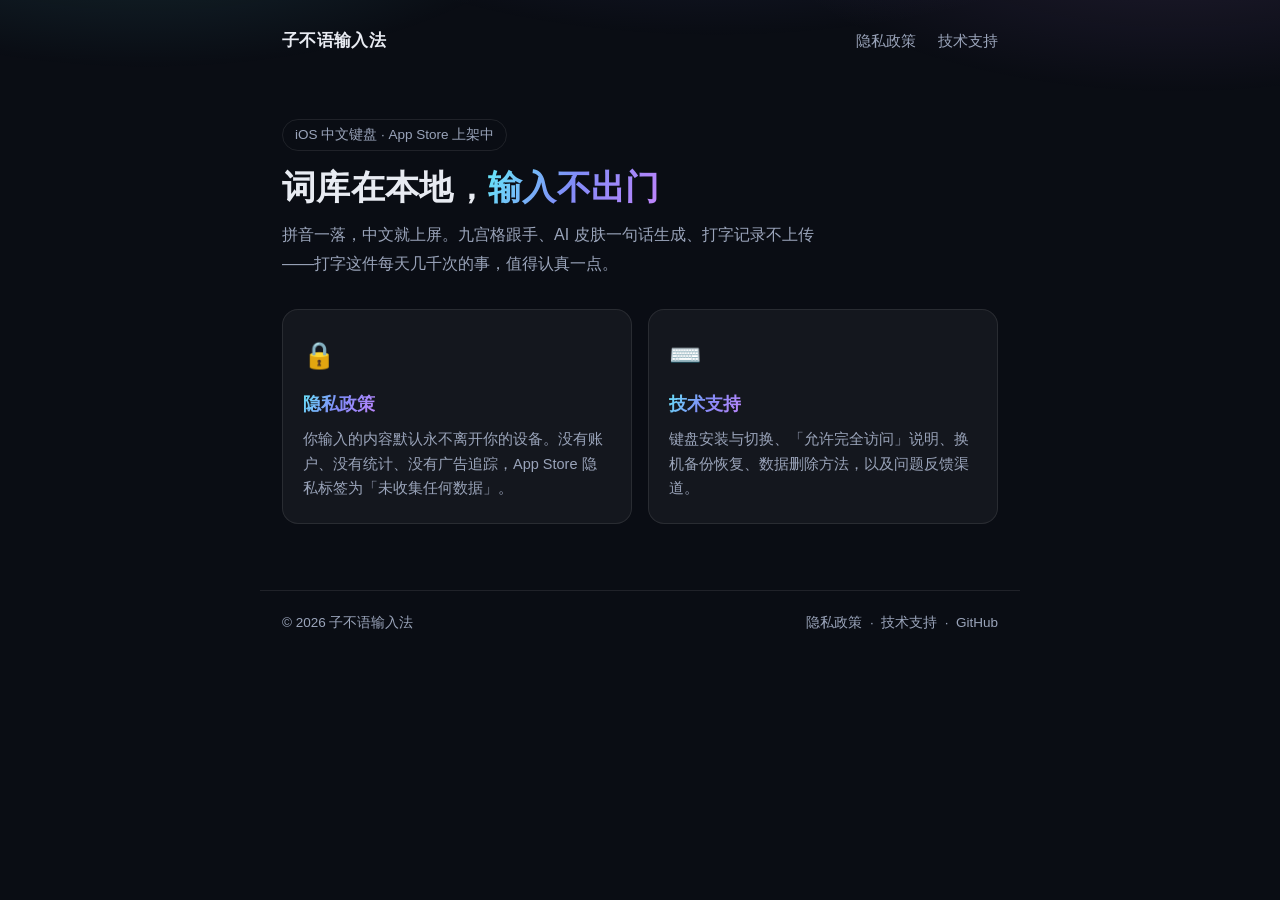
==== index.html @ 1d81f947 "feat(site): 上架配套静态页——隐私政策+技术支持（墨夜极光风格）" ====
<!DOCTYPE html>
<html lang="zh-CN">
<head>
<meta charset="utf-8">
<meta name="viewport" content="width=device-width, initial-scale=1">
<title>子不语输入法 · 官方页面</title>
<meta name="description" content="子不语输入法的隐私政策与技术支持页面。词库在本地，输入不出门。">
<link rel="stylesheet" href="assets/style.css">
</head>
<body>

<header class="site">
  <a class="brand" href="./">子不语输入法</a>
  <nav>
    <a href="privacy/">隐私政策</a>
    <a href="support/">技术支持</a>
  </nav>
</header>

<main>
  <section class="hero">
    <span class="hero-tag">iOS 中文键盘 · App Store 上架中</span>
    <h1>词库在本地，<span class="grad">输入不出门</span></h1>
    <p>拼音一落，中文就上屏。九宫格跟手、AI 皮肤一句话生成、打字记录不上传——打字这件每天几千次的事，值得认真一点。</p>
  </section>

  <div class="card-grid">
    <a class="card" href="privacy/">
      <div class="card-icon">🔒</div>
      <div class="card-title">隐私政策</div>
      <div class="card-desc">你输入的内容默认永不离开你的设备。没有账户、没有统计、没有广告追踪，App Store 隐私标签为「未收集任何数据」。</div>
    </a>
    <a class="card" href="support/">
      <div class="card-icon">⌨️</div>
      <div class="card-title">技术支持</div>
      <div class="card-desc">键盘安装与切换、「允许完全访问」说明、换机备份恢复、数据删除方法，以及问题反馈渠道。</div>
    </a>
  </div>
</main>

<footer class="site">
  <span>© 2026 子不语输入法</span>
  <span>
    <a href="privacy/">隐私政策</a>
    &nbsp;·&nbsp;
    <a href="support/">技术支持</a>
    &nbsp;·&nbsp;
    <a href="https://github.com/Miaolegemi9527/zibuyuweb" target="_blank" rel="noopener">GitHub</a>
  </span>
</footer>

</body>
</html>
---- assets/style.css ----
/* 子不语输入法 · 墨夜极光站内样式（纯静态，无外部依赖） */
* { box-sizing: border-box; margin: 0; padding: 0; }

:root {
  --bg: #0a0d14;
  --text: #e8ebf2;
  --muted: #9aa4ba;
  --card: rgba(255, 255, 255, 0.045);
  --line: rgba(255, 255, 255, 0.09);
  --aurora: linear-gradient(120deg, #67e8f9 0%, #818cf8 48%, #c084fc 100%);
}

html { scroll-behavior: smooth; }

body {
  background: var(--bg);
  color: var(--text);
  font-family: -apple-system, BlinkMacSystemFont, "PingFang SC", "Hiragino Sans GB", "Microsoft YaHei", "Helvetica Neue", sans-serif;
  line-height: 1.8;
  -webkit-font-smoothing: antialiased;
  text-rendering: optimizeLegibility;
}

/* 顶部极光光晕 */
body::before {
  content: "";
  position: fixed;
  inset: -30% -10% auto -10%;
  height: 55vh;
  background:
    radial-gradient(40% 55% at 18% 30%, rgba(103, 232, 249, 0.16), transparent 70%),
    radial-gradient(45% 60% at 55% 20%, rgba(129, 140, 248, 0.18), transparent 70%),
    radial-gradient(40% 55% at 85% 35%, rgba(192, 132, 252, 0.14), transparent 70%);
  pointer-events: none;
  z-index: 0;
}

main, header.site, footer.site {
  position: relative;
  z-index: 1;
}

header.site, footer.site, main {
  max-width: 760px;
  margin: 0 auto;
  padding-left: 22px;
  padding-right: 22px;
}

header.site {
  display: flex;
  align-items: baseline;
  justify-content: space-between;
  gap: 12px;
  padding-top: 26px;
  padding-bottom: 18px;
}

header.site .brand {
  font-weight: 700;
  font-size: 17px;
  letter-spacing: 0.02em;
  text-decoration: none;
  color: var(--text);
}

header.site nav a {
  color: var(--muted);
  text-decoration: none;
  font-size: 15px;
  margin-left: 18px;
}

header.site nav a:hover { color: var(--text); }

main { padding-bottom: 56px; }

h1.page-title {
  font-size: 30px;
  line-height: 1.35;
  letter-spacing: 0.01em;
  margin: 26px 0 6px;
}

p.page-sub {
  color: var(--muted);
  font-size: 15px;
  margin-bottom: 8px;
}

.meta-date {
  color: var(--muted);
  font-size: 14px;
  margin-bottom: 26px;
}

h2 {
  font-size: 21px;
  margin: 40px 0 14px;
  padding-left: 14px;
  position: relative;
}

h2::before {
  content: "";
  position: absolute;
  left: 0;
  top: 0.28em;
  bottom: 0.28em;
  width: 4px;
  border-radius: 2px;
  background: var(--aurora);
}

h3 { font-size: 17px; margin: 24px 0 8px; }

p, li { color: var(--text); font-size: 16px; }

li { margin: 6px 0 6px 1.4em; }

a { color: #8ab4ff; }

strong { font-weight: 650; }

.box {
  background: var(--card);
  border: 1px solid var(--line);
  border-radius: 14px;
  padding: 18px 20px;
  margin: 22px 0;
}

.box.promise {
  border-image: linear-gradient(120deg, rgba(103,232,249,.55), rgba(129,140,248,.55), rgba(192,132,252,.55)) 1;
  border-width: 1px;
  border-style: solid;
  border-radius: 14px;
  background: linear-gradient(120deg, rgba(103,232,249,.06), rgba(129,140,248,.06), rgba(192,132,252,.06));
}

.box .box-title { font-weight: 700; }

.muted { color: var(--muted); font-size: 14.5px; }

.card-grid {
  display: grid;
  grid-template-columns: 1fr 1fr;
  gap: 16px;
  margin: 30px 0 10px;
}

.card {
  display: block;
  background: var(--card);
  border: 1px solid var(--line);
  border-radius: 16px;
  padding: 22px 20px;
  text-decoration: none;
  color: var(--text);
  transition: border-color .2s ease, transform .2s ease;
}

.card:hover { border-color: rgba(129, 140, 248, 0.55); transform: translateY(-2px); }

.card .card-icon { font-size: 26px; }

.card .card-title {
  font-size: 18px;
  font-weight: 700;
  margin: 10px 0 6px;
  background: var(--aurora);
  -webkit-background-clip: text;
  background-clip: text;
  color: transparent;
  width: fit-content;
}

.card .card-desc { color: var(--muted); font-size: 14.5px; line-height: 1.7; }

.hero {
  margin-top: 44px;
}

.hero .hero-tag {
  display: inline-block;
  font-size: 13.5px;
  color: var(--muted);
  border: 1px solid var(--line);
  border-radius: 999px;
  padding: 3px 12px;
  margin-bottom: 14px;
}

.hero h1 {
  font-size: 34px;
  letter-spacing: 0.01em;
  line-height: 1.3;
}

.hero h1 .grad {
  background: var(--aurora);
  -webkit-background-clip: text;
  background-clip: text;
  color: transparent;
}

.hero p { color: var(--muted); margin-top: 12px; font-size: 16px; max-width: 34em; }

footer.site {
  border-top: 1px solid var(--line);
  padding-top: 20px;
  padding-bottom: 34px;
  color: var(--muted);
  font-size: 13.5px;
  display: flex;
  flex-wrap: wrap;
  gap: 8px 18px;
  justify-content: space-between;
}

footer.site a { color: var(--muted); text-decoration: none; }
footer.site a:hover { color: var(--text); }

@media (max-width: 560px) {
  .card-grid { grid-template-columns: 1fr; }
  h1.page-title { font-size: 26px; }
  .hero h1 { font-size: 28px; }
}
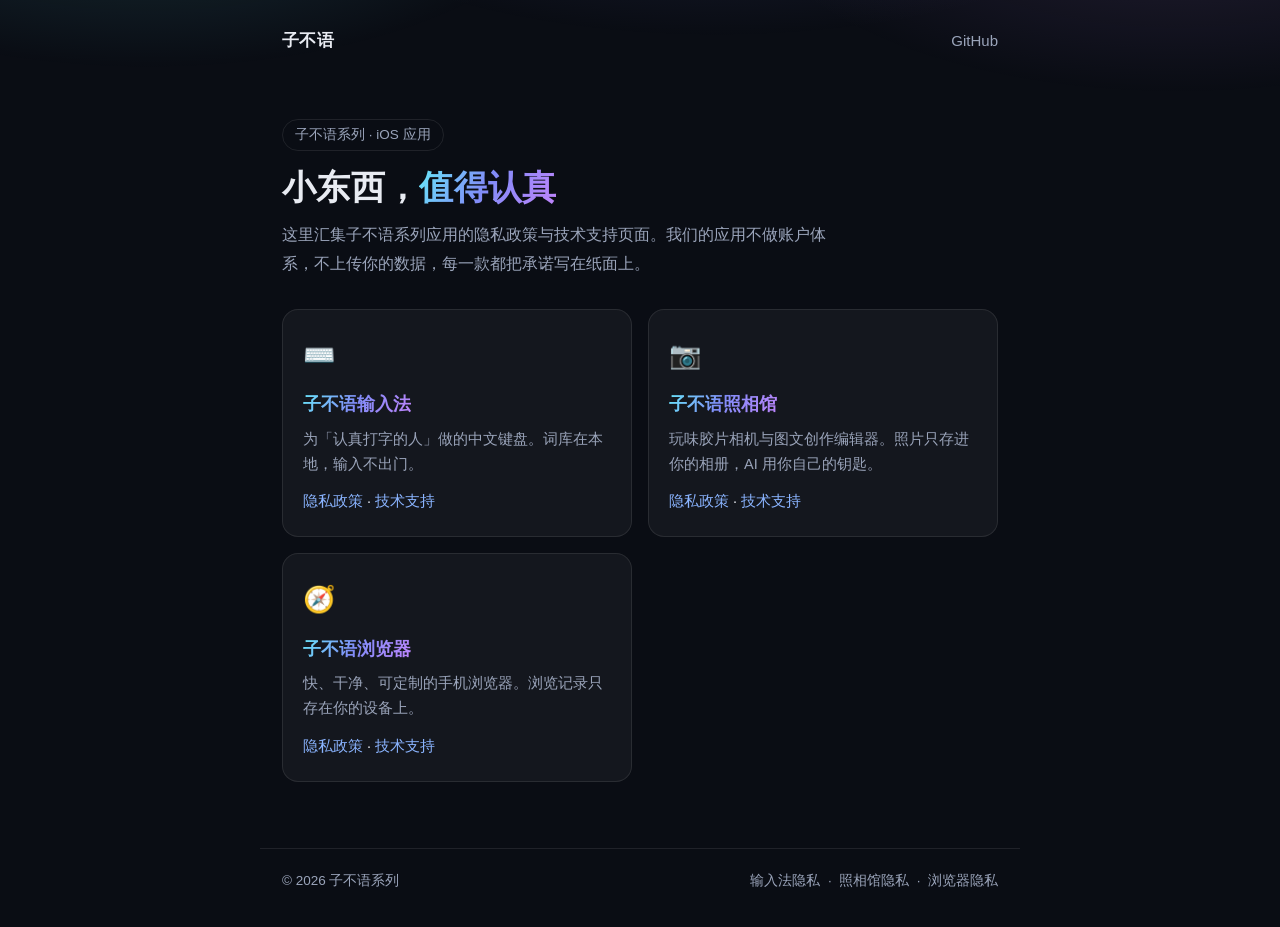
==== commit 111bcdba: "feat(site): 多应用站改版——三页迁入 input/，新增照相馆与浏览器隐私政策+技术支持页" ====
--- a/index.html
+++ b/index.html
@@ -3,49 +3,56 @@
 <head>
 <meta charset="utf-8">
 <meta name="viewport" content="width=device-width, initial-scale=1">
-<title>子不语输入法 · 官方页面</title>
-<meta name="description" content="子不语输入法的隐私政策与技术支持页面。词库在本地，输入不出门。">
+<title>子不语 · 应用与支持</title>
+<meta name="description" content="子不语系列应用的隐私政策与技术支持：输入法、照相馆、浏览器。">
 <link rel="stylesheet" href="assets/style.css">
 </head>
 <body>
 
 <header class="site">
-  <a class="brand" href="./">子不语输入法</a>
+  <a class="brand" href="./">子不语</a>
   <nav>
-    <a href="privacy/">隐私政策</a>
-    <a href="support/">技术支持</a>
+    <a href="https://github.com/Miaolegemi9527/zibuyuweb" target="_blank" rel="noopener">GitHub</a>
   </nav>
 </header>
 
 <main>
   <section class="hero">
-    <span class="hero-tag">iOS 中文键盘 · App Store 上架中</span>
-    <h1>词库在本地，<span class="grad">输入不出门</span></h1>
-    <p>拼音一落，中文就上屏。九宫格跟手、AI 皮肤一句话生成、打字记录不上传——打字这件每天几千次的事，值得认真一点。</p>
+    <span class="hero-tag">子不语系列 · iOS 应用</span>
+    <h1>小东西，<span class="grad">值得认真</span></h1>
+    <p>这里汇集子不语系列应用的隐私政策与技术支持页面。我们的应用不做账户体系，不上传你的数据，每一款都把承诺写在纸面上。</p>
   </section>
 
   <div class="card-grid">
-    <a class="card" href="privacy/">
-      <div class="card-icon">🔒</div>
-      <div class="card-title">隐私政策</div>
-      <div class="card-desc">你输入的内容默认永不离开你的设备。没有账户、没有统计、没有广告追踪，App Store 隐私标签为「未收集任何数据」。</div>
-    </a>
-    <a class="card" href="support/">
+    <div class="card">
       <div class="card-icon">⌨️</div>
-      <div class="card-title">技术支持</div>
-      <div class="card-desc">键盘安装与切换、「允许完全访问」说明、换机备份恢复、数据删除方法，以及问题反馈渠道。</div>
-    </a>
+      <div class="card-title">子不语输入法</div>
+      <div class="card-desc">为「认真打字的人」做的中文键盘。词库在本地，输入不出门。</div>
+      <div class="card-links"><a href="input/privacy/">隐私政策</a> · <a href="input/support/">技术支持</a></div>
+    </div>
+    <div class="card">
+      <div class="card-icon">📷</div>
+      <div class="card-title">子不语照相馆</div>
+      <div class="card-desc">玩味胶片相机与图文创作编辑器。照片只存进你的相册，AI 用你自己的钥匙。</div>
+      <div class="card-links"><a href="camera/privacy/">隐私政策</a> · <a href="camera/support/">技术支持</a></div>
+    </div>
+    <div class="card">
+      <div class="card-icon">🧭</div>
+      <div class="card-title">子不语浏览器</div>
+      <div class="card-desc">快、干净、可定制的手机浏览器。浏览记录只存在你的设备上。</div>
+      <div class="card-links"><a href="browser/privacy/">隐私政策</a> · <a href="browser/support/">技术支持</a></div>
+    </div>
   </div>
 </main>
 
 <footer class="site">
-  <span>© 2026 子不语输入法</span>
+  <span>© 2026 子不语系列</span>
   <span>
-    <a href="privacy/">隐私政策</a>
+    <a href="input/privacy/">输入法隐私</a>
     &nbsp;·&nbsp;
-    <a href="support/">技术支持</a>
+    <a href="camera/privacy/">照相馆隐私</a>
     &nbsp;·&nbsp;
-    <a href="https://github.com/Miaolegemi9527/zibuyuweb" target="_blank" rel="noopener">GitHub</a>
+    <a href="browser/privacy/">浏览器隐私</a>
   </span>
 </footer>
 
--- a/assets/style.css
+++ b/assets/style.css
@@ -177,6 +177,14 @@
 
 .card .card-desc { color: var(--muted); font-size: 14.5px; line-height: 1.7; }
 
+.card .card-links {
+  margin-top: 12px;
+  font-size: 14.5px;
+}
+
+.card .card-links a { color: #8ab4ff; text-decoration: none; }
+.card .card-links a:hover { text-decoration: underline; }
+
 .hero {
   margin-top: 44px;
 }
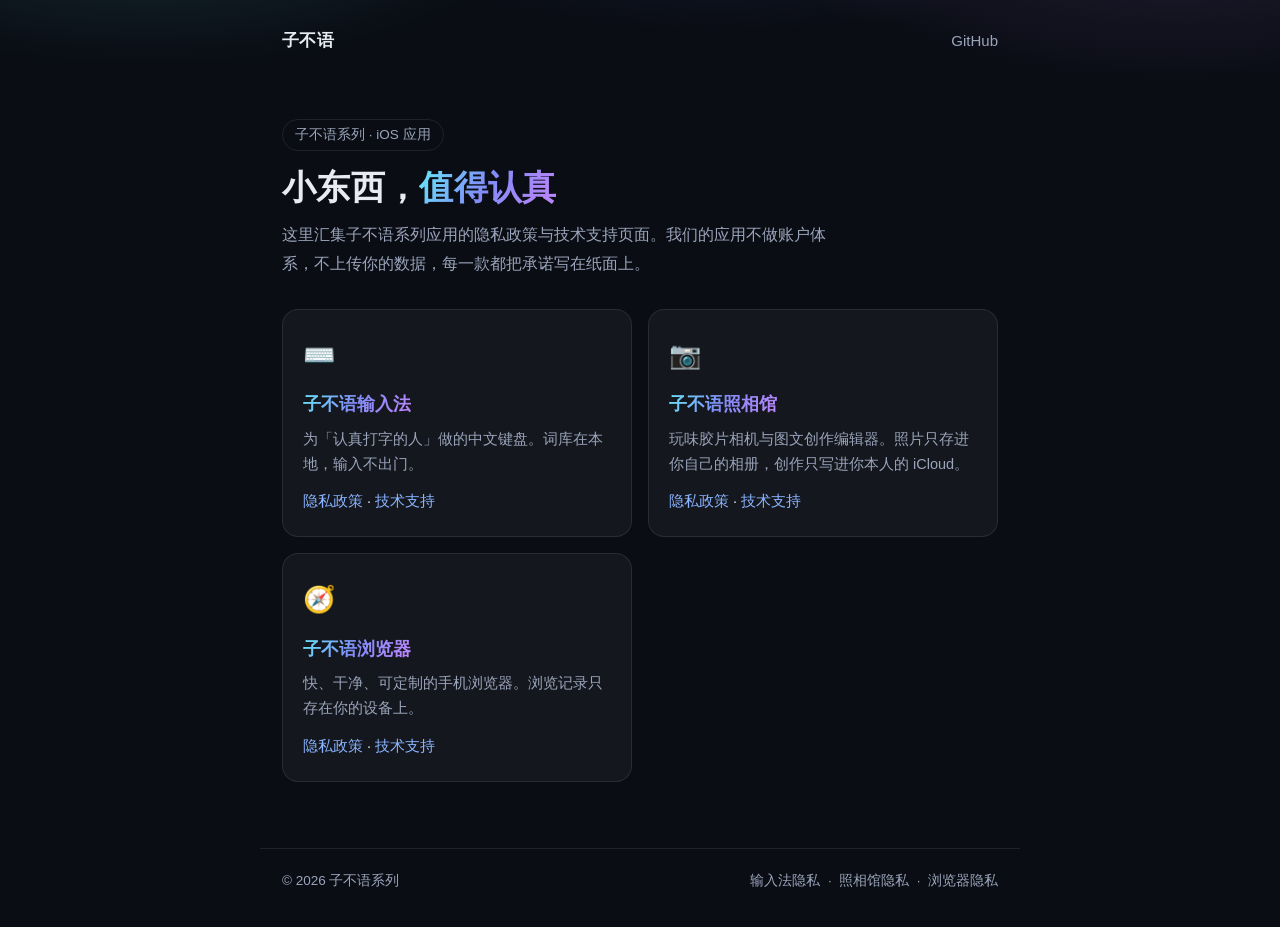
==== commit e0b85681: "fix(site): 公开页撤下 AI 功能内容——AI 尚未开放，不含数据流承诺" ====
--- a/index.html
+++ b/index.html
@@ -33,7 +33,7 @@
     <div class="card">
       <div class="card-icon">📷</div>
       <div class="card-title">子不语照相馆</div>
-      <div class="card-desc">玩味胶片相机与图文创作编辑器。照片只存进你的相册，AI 用你自己的钥匙。</div>
+      <div class="card-desc">玩味胶片相机与图文创作编辑器。照片只存进你自己的相册，创作只写进你本人的 iCloud。</div>
       <div class="card-links"><a href="camera/privacy/">隐私政策</a> · <a href="camera/support/">技术支持</a></div>
     </div>
     <div class="card">
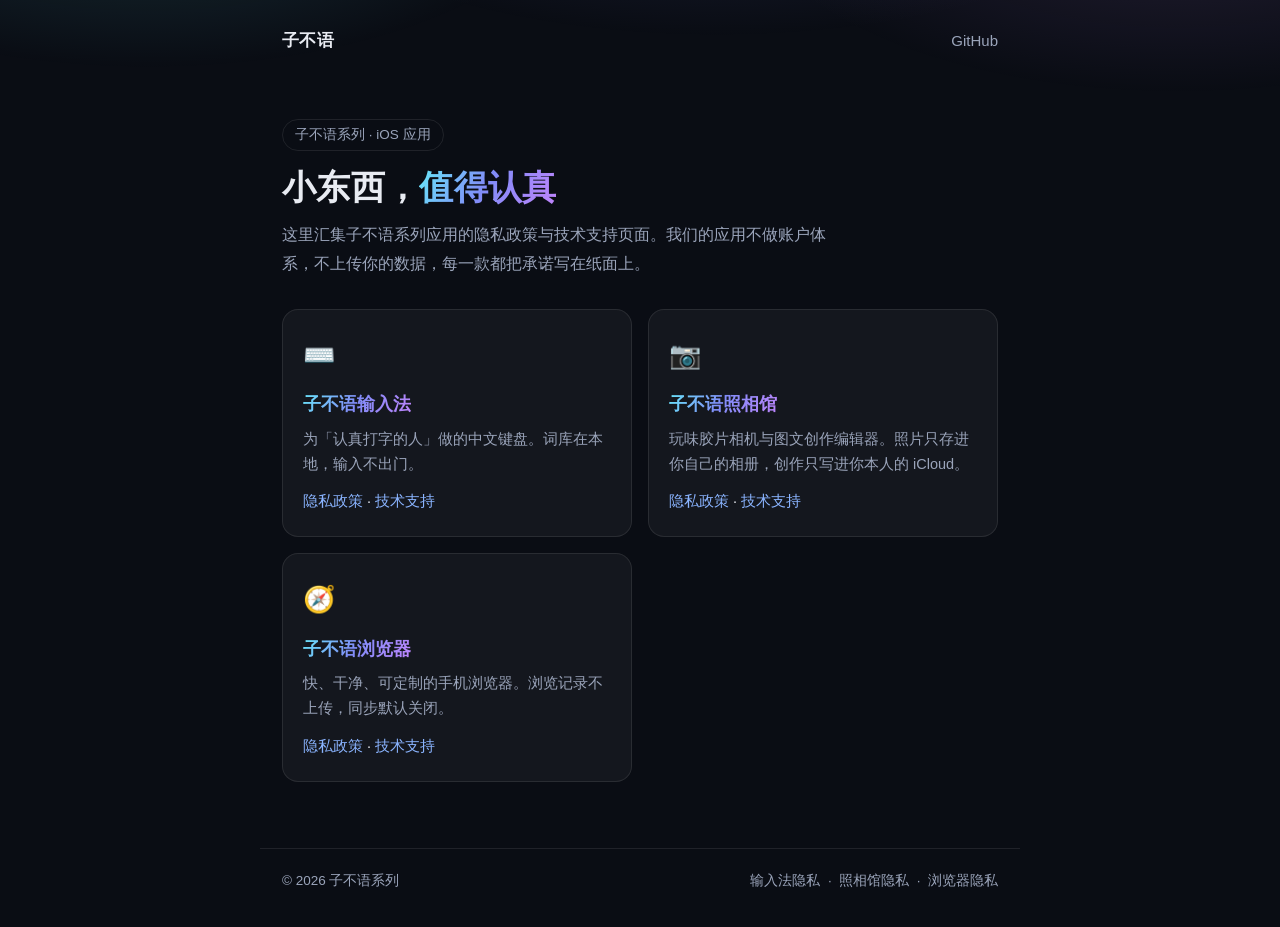
==== commit fb909a39: "fix(site): 严谨化隐私承诺口径（设备+本人 iCloud）；浏览器页撤下未开放功能（嗅探/脚本生态/字体商店/下载）" ====
--- a/index.html
+++ b/index.html
@@ -39,7 +39,7 @@
     <div class="card">
       <div class="card-icon">🧭</div>
       <div class="card-title">子不语浏览器</div>
-      <div class="card-desc">快、干净、可定制的手机浏览器。浏览记录只存在你的设备上。</div>
+      <div class="card-desc">快、干净、可定制的手机浏览器。浏览记录不上传，同步默认关闭。</div>
       <div class="card-links"><a href="browser/privacy/">隐私政策</a> · <a href="browser/support/">技术支持</a></div>
     </div>
   </div>
